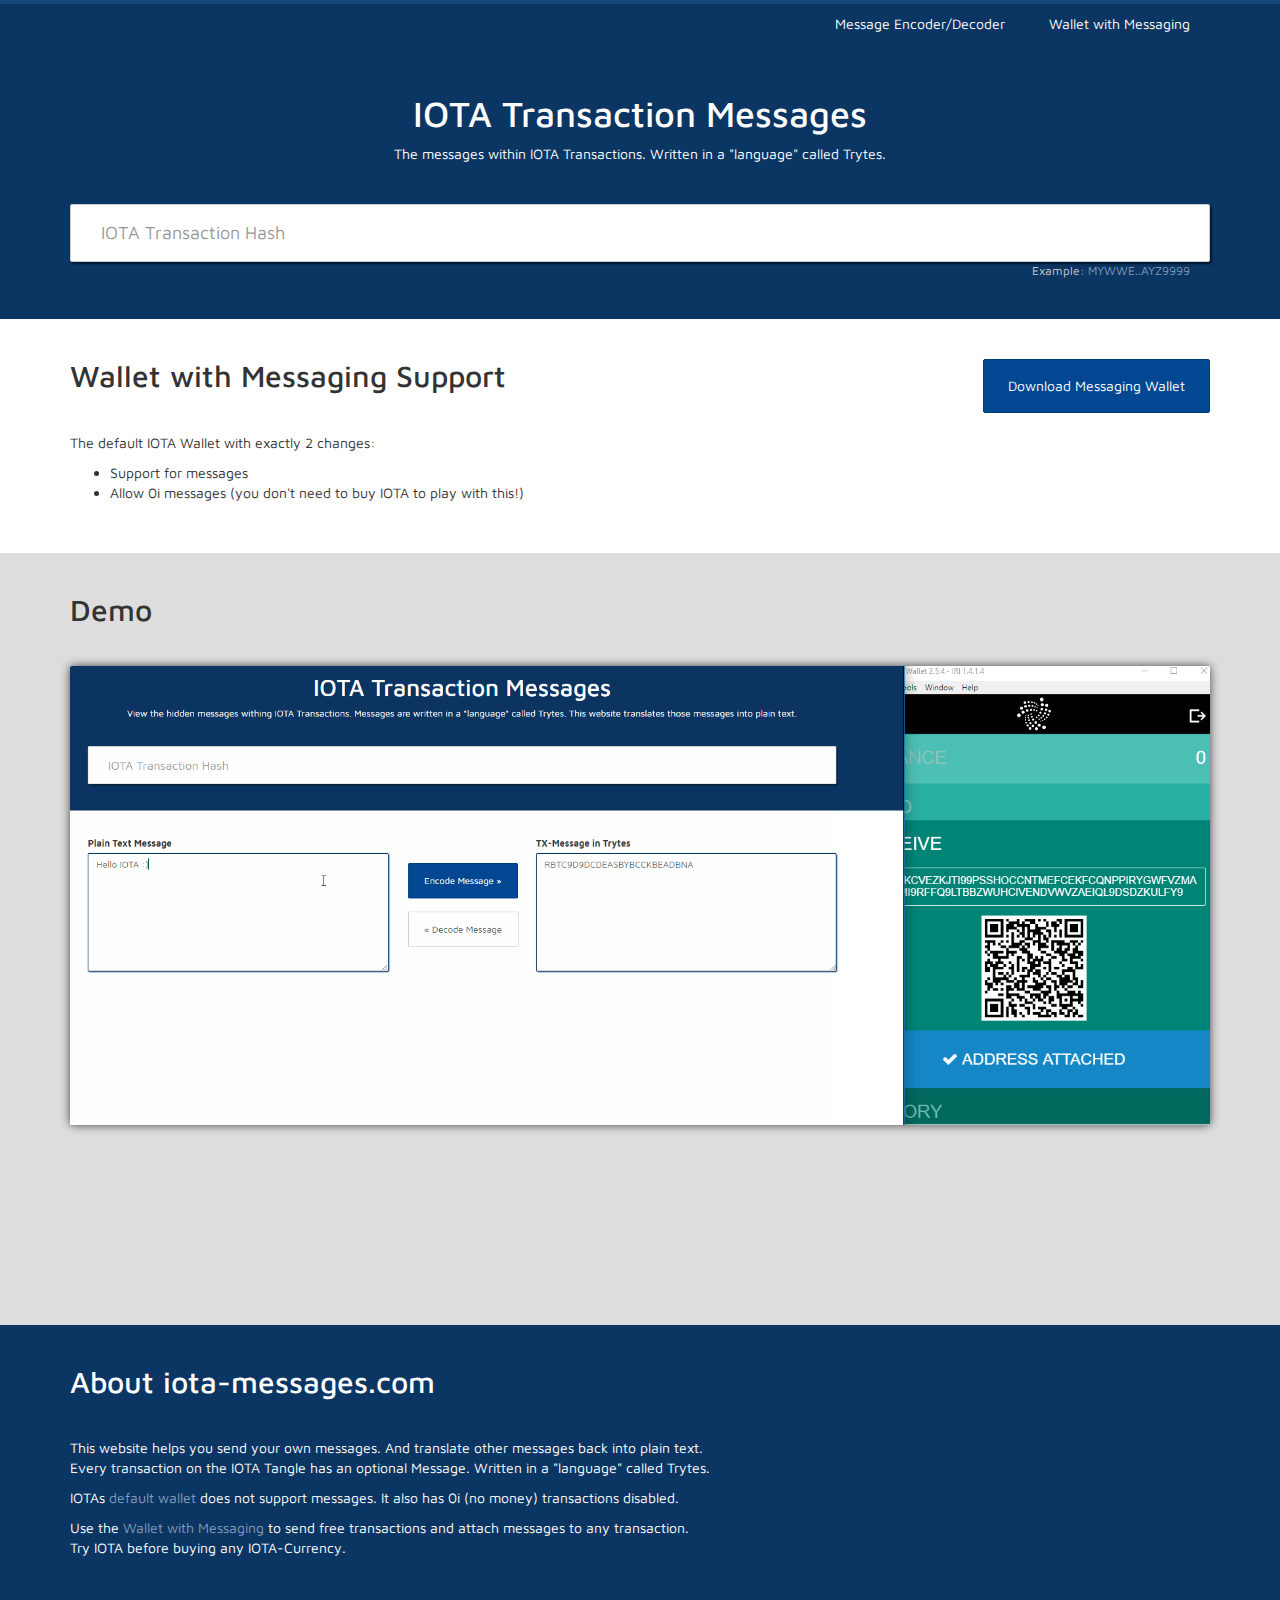
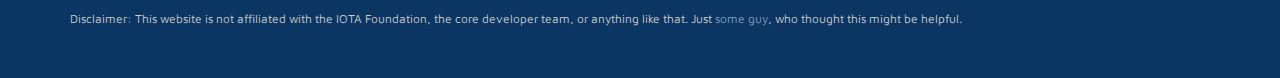
==== message-wallet.html @ 5a86f571 "First version" ====
<!doctype html>
<html>
    <head>
        <title>IOTA Messages</title>
        <link rel="stylesheet" href="lib/bootstrap/css/iota-messages-theme.min.css">
        <link rel="stylesheet" href="style.css">
        <link href="https://fonts.googleapis.com/css?family=Maven+Pro:400,500,700" rel="stylesheet" />
    </head>
    <body>
        <header>
            <div class="container">
                <div class="pull-right">
                    <a href="index.html">Message Encoder/Decoder</a>
                    <a href="message-wallet.html">Wallet with Messaging</a>
                </div>
            </div>
        </header>
        <section class="dark">
            <div class="container">
                <h1>IOTA Transaction Messages</h1>
                <p class="subtitle">The messages within IOTA Transactions. Written in a "language" called Trytes.</p>
                <form action="view.html" method="GET">
                    <input type="text" class="form-control search" placeholder="IOTA Transaction Hash" name="tx" id="txSearch">
                    <small style="display: block; padding: 0 20px; text-align:right;">
                    Example: <a href="view.html?tx=MYWWELRTIQRBHU9INRLDAJIQ9KUXHNDMVEUDIEFKQAU9A9ZMXBSSWCV9HFSTLRXEOXXLNKAOYYAYZ9999">MYWWE..AYZ9999</a>
                    </small>
                </form>
            </div>
        </section>

        <section class="light">
            <div class="container">
                <div class="row">
                    <div class="col-xs-12 col-sm-7">
                        <h2>Wallet with Messaging Support</h2>
                    </div>
                    <div class="col-xs-12 col-sm-5 text-right">
                        <a href="https://github.com/julius" class="btn btn-primary">Download Messaging Wallet</a>
                        <br><br>
                    </div>
                </div>

                <p>
                    The default IOTA Wallet with exactly 2 changes:
                    <ul>
                        <li>Support for messages</li>
                        <li>Allow 0i messages (you don't need to buy IOTA to play with this!)</li>
                    </ul>
                </p>
            </div>
        </section>

        <section class="light-gray">
            <div class="container">
                <h2>Demo</h2>
                <div id="screencast">
                    <img src="screencast-wallet.gif" class="img-responsive">
                </div>
            </div>

            <div class="space160"></div>
        </section>

        <section class="dark">
            <div class="container">
                <h2>About iota-messages.com</h2>

                <p>
                    This website helps you send your own messages. And translate other messages back into plain text.
                    <br>
                    Every transaction on the IOTA Tangle has an optional Message. Written in a "language" called Trytes.
                </p>
                <p>
                    IOTAs <a href="https://github.com/iotaledger/wallet">default wallet</a> does not support messages. It also has 0i (no money) transactions disabled.
                </p>
                <p>
                    Use the <a href="message-wallet.html">Wallet with Messaging</a> to send free transactions and attach messages to any transaction.
                    <br>
                    Try IOTA before buying any IOTA-Currency.
                </p>

                <p>
                    <br><br>
                    <small>
                        Disclaimer: This website is not affiliated with the IOTA Foundation, the core developer team, or anything like that. Just <a href="https://github.com/julius">some guy</a>, who thought this might be helpful.
                    </small>
                </p>
            </div>
        </section>
    </body>
</html>
---- style.css ----
h1 {
    text-align: center;
    margin: 10px 0 10px;
}
p.subtitle {
    text-align: center;
    margin: 0 0 40px 0;
}

h2 {
    margin: 0 0 40px 0;
}
h4 {
    margin: 0 0 40px 0;
}

input[type=text].form-control.search {
    padding: 28px 30px;
    font-size: 18px;
}

header {
    padding: 0 0 0;
    background: #0b3562;
    color: white;
    line-height: 40px;
    border-top: solid 4px #174679;
}
header a {
    display: inline-block;
    padding: 0 20px;
    color: white;
    text-decoration: none;
}
header a:hover {
    background: #174679;
    color: white;
    text-decoration: none;
    border-bottom-left-radius: 2px;
    border-bottom-right-radius: 2px;
    box-shadow: 0 1px 1px #042447;
}
section {
    padding: 40px 0;
}
section.dark {
    background: #0b3562;
    color: white;
}
section.light-gray {
    background: #DDD;
}
section.dark .form-control {
    box-shadow: 2px 2px 2px #011831;
}
.space160 {
    height: 160px;
}
section.light .form-control {
    box-shadow: 1px 1px 1px #0b3562;
    border-color: #0b3562;
}
section.dark small {
    color: #CCC;
}
section.dark small a {
    color: #829dbb;
}
section.dark a {
    color: #829dbb;
}

#screencast {
    padding: 0;
}
#screencast img {
    box-shadow: 0 0 10px #444;
    border-radius: 2px;
    /*border: solid 2px #0b3562;*/
    /*border-top: solid 40px #111;
    border-bottom: solid 40px #111;*/
}

.panel {
    border-radius: 2px;
}
.alert {
    border-radius: 2px;
    font-weight: bold;
    border-width: 2px;
}

.btn {
    border-radius: 2px;
    padding: 16px 24px;
}

.form-control {
    border-radius: 2px;
    box-shadow: none;
}

pre#msgPlainText {
    border: 0;
    background: transparent;
    font-size: inherit;
    line-height: inherit;
    font-family: inherit;
}


/** Loading. SRC: https://projects.lukehaas.me/css-loaders/ **/
#stepLoading {
    overflow: hidden;
}
.loader,
.loader:after {
  border-radius: 50%;
  width: 10em;
  height: 10em;
}
.loader {
  margin: 60px auto;
  font-size: 10px;
  position: relative;
  text-indent: -9999em;
  border-top: 1.1em solid rgba(1,71,146, 0.2);
  border-right: 1.1em solid rgba(1,71,146, 0.2);
  border-bottom: 1.1em solid rgba(1,71,146, 0.2);
  border-left: 1.1em solid #014792;
  -webkit-transform: translateZ(0);
  -ms-transform: translateZ(0);
  transform: translateZ(0);
  -webkit-animation: load8 1.1s infinite linear;
  animation: load8 1.1s infinite linear;
}
@-webkit-keyframes load8 {
  0% {
    -webkit-transform: rotate(0deg);
    transform: rotate(0deg);
  }
  100% {
    -webkit-transform: rotate(360deg);
    transform: rotate(360deg);
  }
}
@keyframes load8 {
  0% {
    -webkit-transform: rotate(0deg);
    transform: rotate(0deg);
  }
  100% {
    -webkit-transform: rotate(360deg);
    transform: rotate(360deg);
  }
}
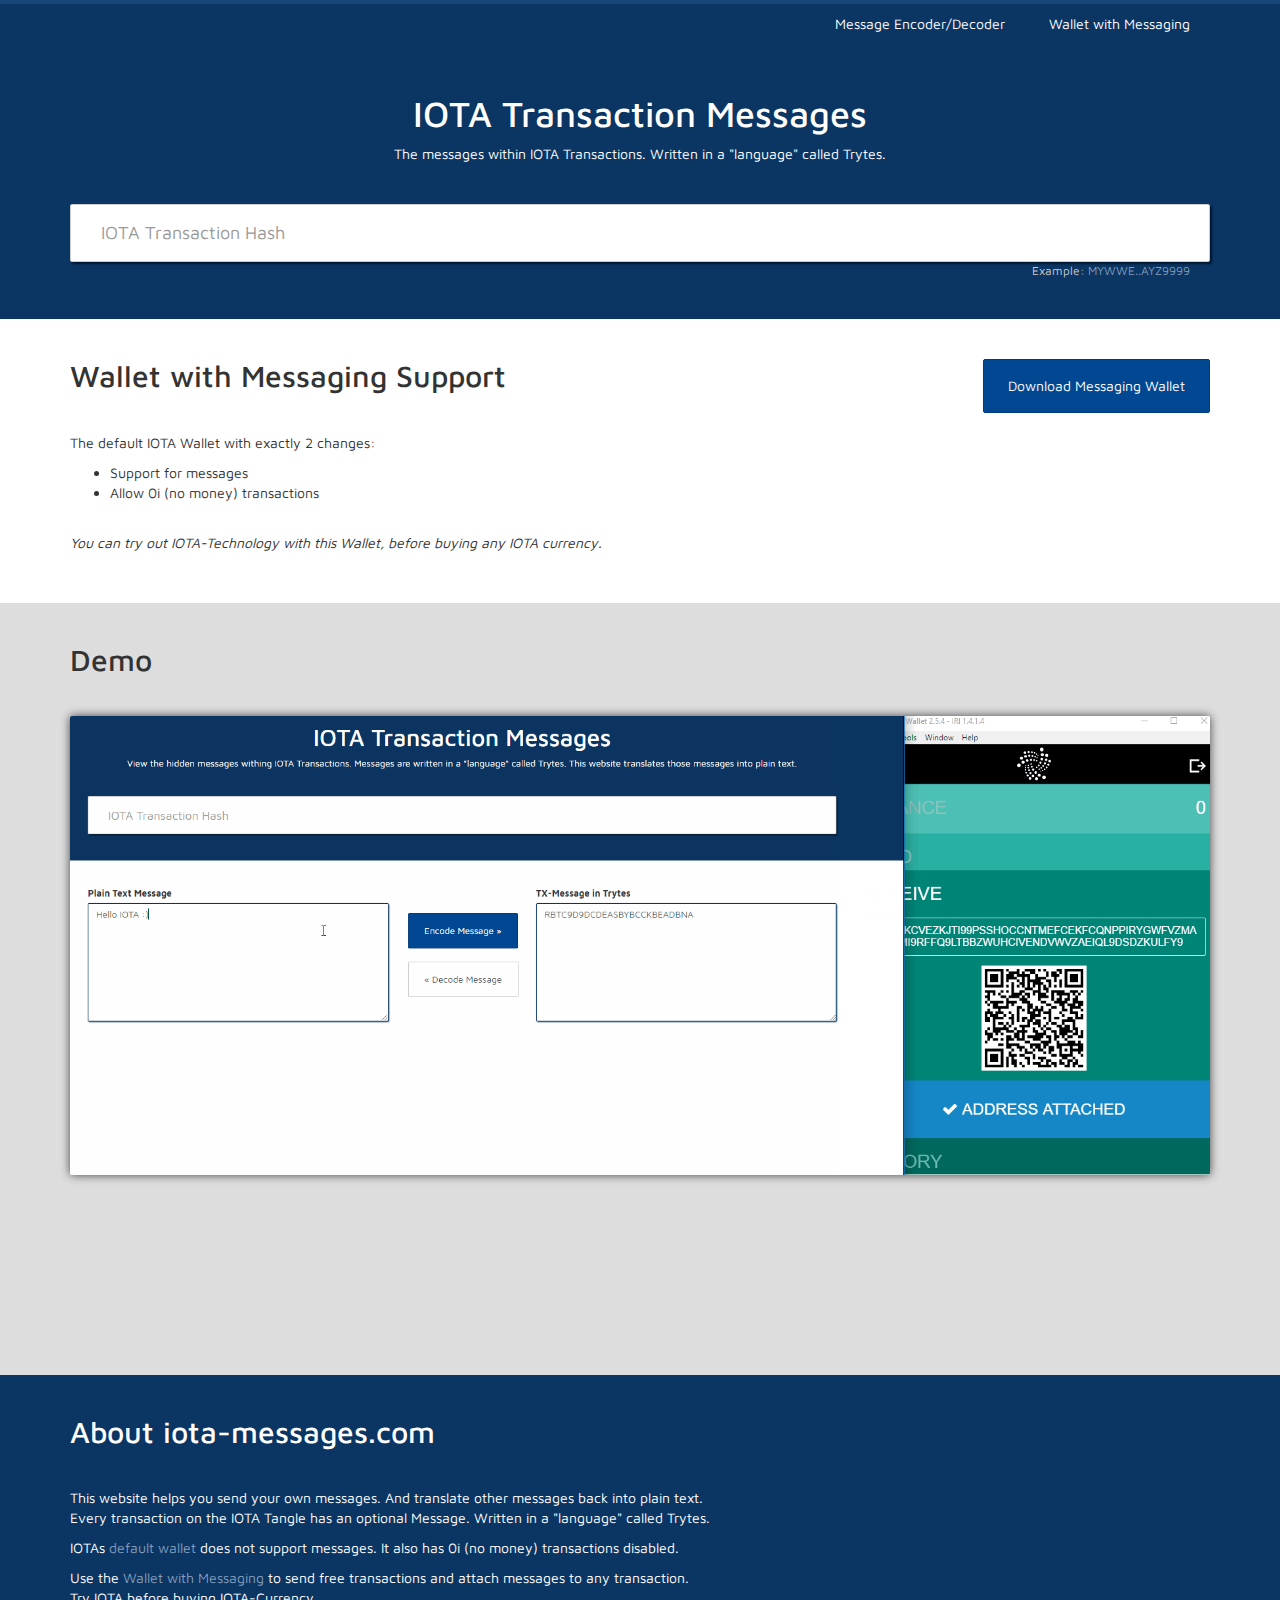
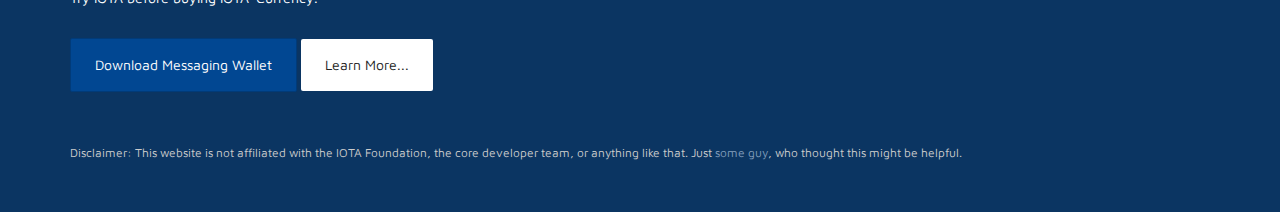
==== commit 30d98405: "Wallet release" ====
--- a/message-wallet.html
+++ b/message-wallet.html
@@ -35,7 +35,7 @@
                         <h2>Wallet with Messaging Support</h2>
                     </div>
                     <div class="col-xs-12 col-sm-5 text-right">
-                        <a href="https://github.com/julius" class="btn btn-primary">Download Messaging Wallet</a>
+                        <a href="https://github.com/julius/wallet/releases/tag/v2.5.4-i0+msg" target="_blank" class="btn btn-primary">Download Messaging Wallet</a>
                         <br><br>
                     </div>
                 </div>
@@ -44,8 +44,11 @@
                     The default IOTA Wallet with exactly 2 changes:
                     <ul>
                         <li>Support for messages</li>
-                        <li>Allow 0i messages (you don't need to buy IOTA to play with this!)</li>
+                        <li>Allow 0i (no money) transactions</li>
                     </ul>
+
+                    <br>
+                    <i>You can try out IOTA-Technology with this Wallet, before buying any IOTA currency.</i>
                 </p>
             </div>
         </section>
@@ -76,7 +79,13 @@
                 <p>
                     Use the <a href="message-wallet.html">Wallet with Messaging</a> to send free transactions and attach messages to any transaction.
                     <br>
-                    Try IOTA before buying any IOTA-Currency.
+                    Try IOTA before buying IOTA-Currency.
+                </p>
+
+                <p>
+                    <br>
+                    <a href="https://github.com/julius/wallet/releases/tag/v2.5.4-i0+msg" target="_blank" class="btn btn-primary">Download Messaging Wallet</a>
+                    <a href="message-wallet.html" class="btn btn-default">Learn More...</a>
                 </p>
 
                 <p>
--- a/style.css
+++ b/style.css
@@ -68,6 +68,13 @@
 }
 section.dark a {
     color: #829dbb;
+}
+section.dark a.btn.btn-primary {
+    color: white;
+}
+section.dark a.btn.btn-default {
+    color: #222;
+    border: 0;
 }
 
 #screencast {
